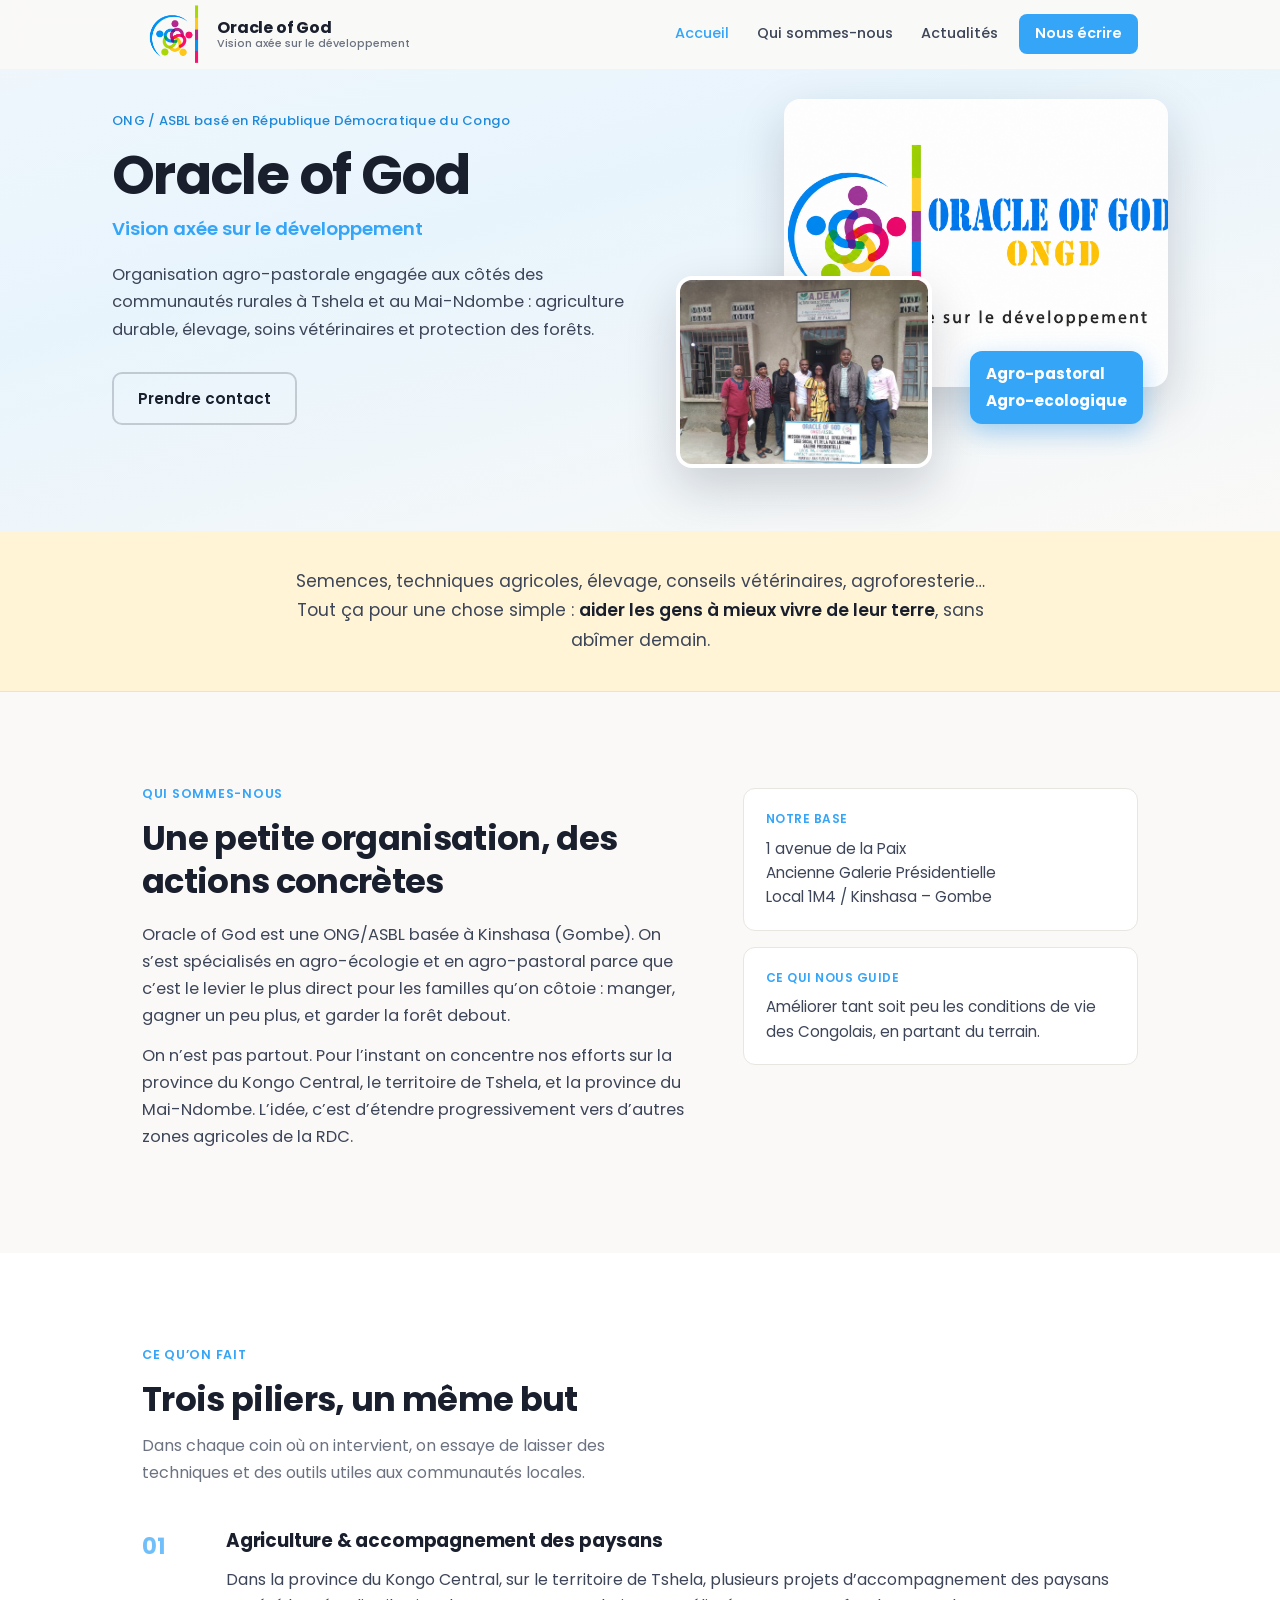
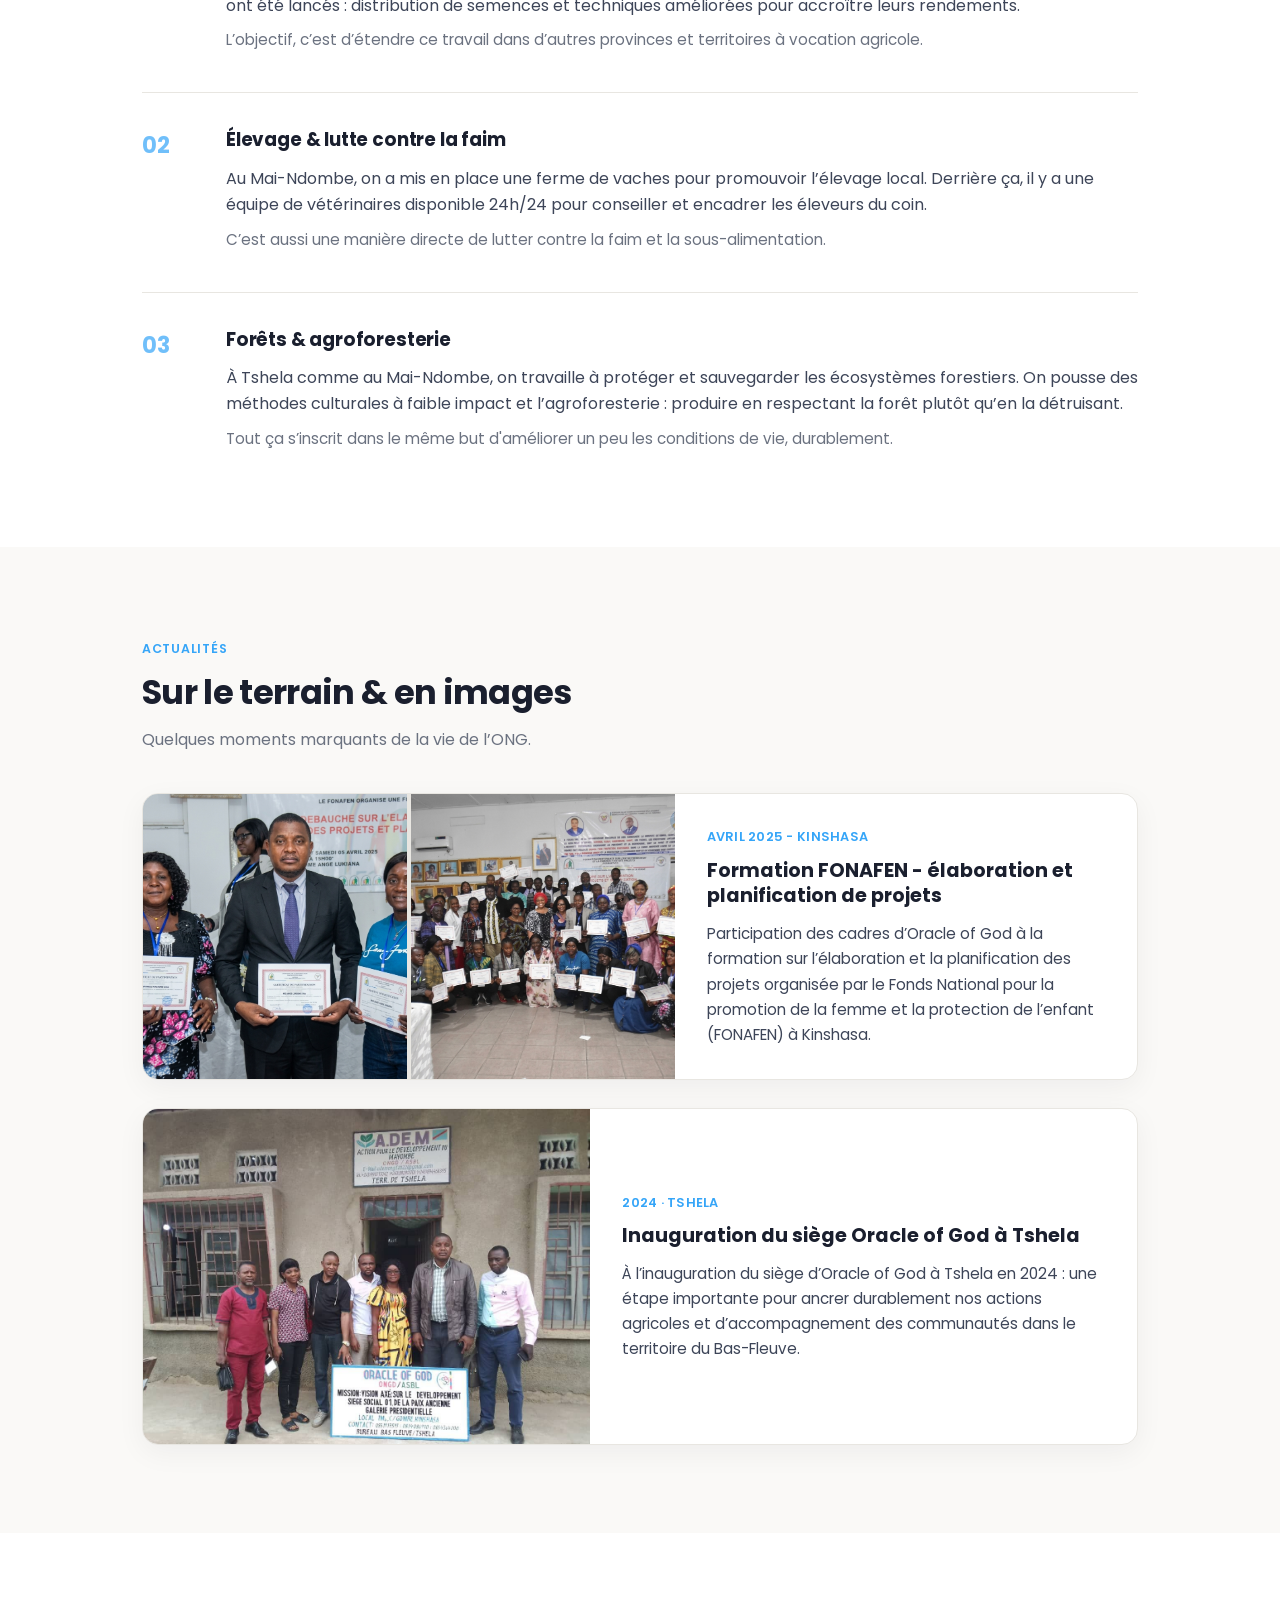
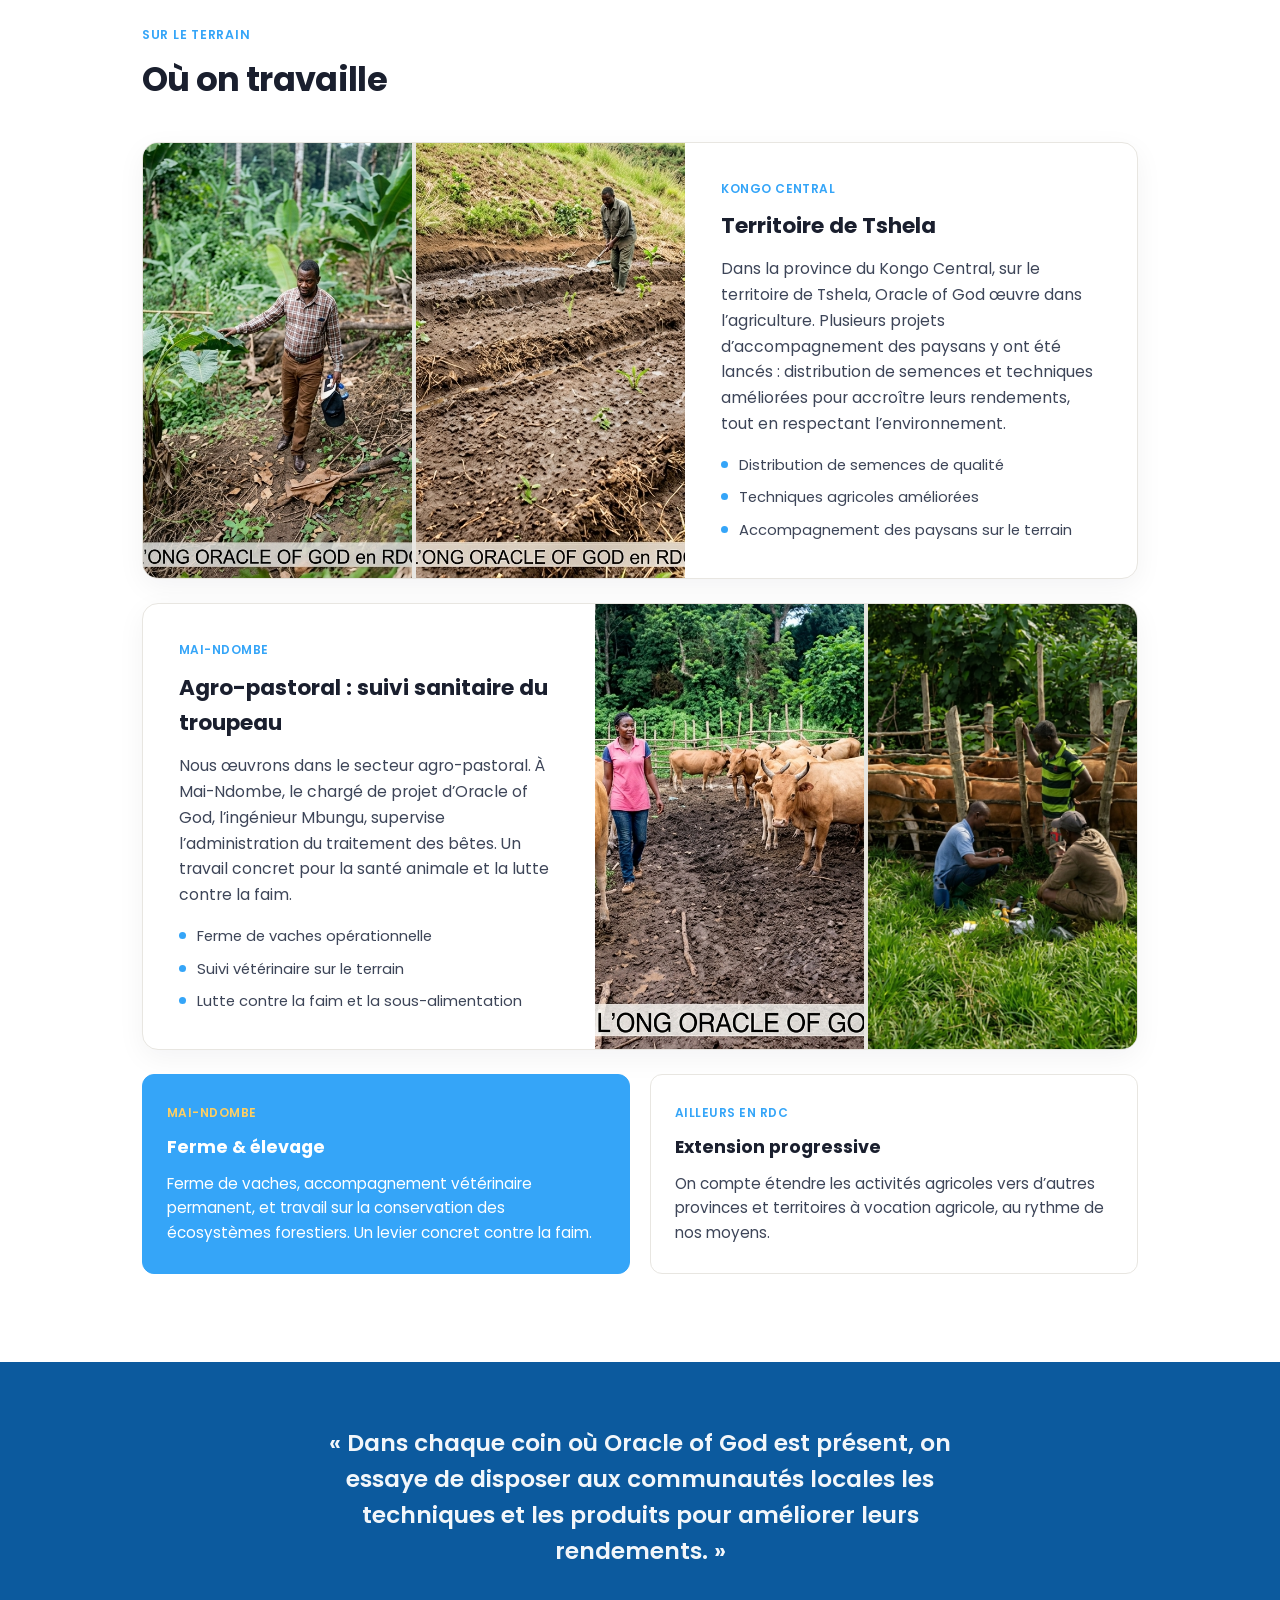
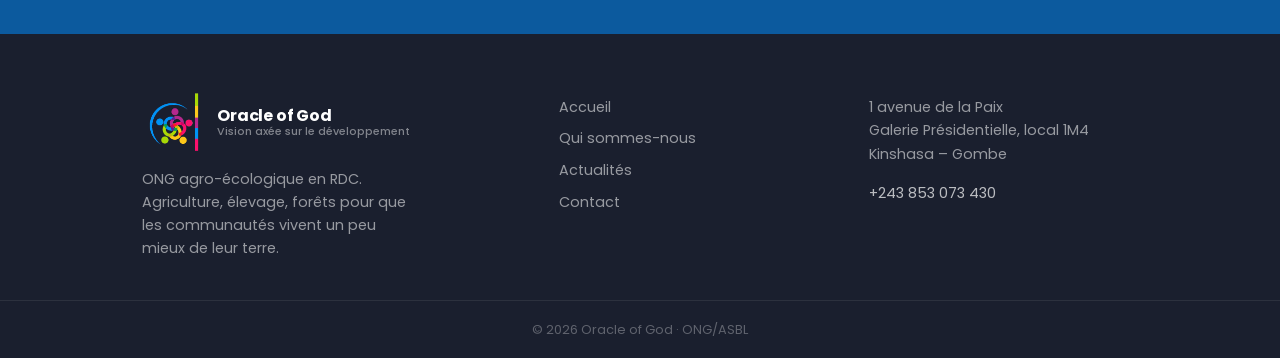
==== index.html @ 12722e78 "ajout des fichiers" ====
<!DOCTYPE html>
<html lang="fr">
<head>
  <meta charset="UTF-8" />
  <meta name="viewport" content="width=device-width, initial-scale=1.0" />
  <meta name="description" content="Oracle of God - ONG agro-écologique en RDC. On travaille avec les paysans à Tshela et au Mai-Ndombe pour l’agriculture, l’élevage et la protection des forêts." />
  <title>Oracle of God - Vision axée sur le développement</title>
  <link rel="icon" type="image/svg+xml" href="assets/favicon.svg" />
  <link rel="stylesheet" href="css/styles.css" />
  <link rel="preconnect" href="https://fonts.googleapis.com" />
  <link rel="preconnect" href="https://fonts.gstatic.com" crossorigin />
  <link href="https://fonts.googleapis.com/css2?family=Poppins:wght@400;500;600;700&display=swap" rel="stylesheet" />
</head>
<body>
  <div id="skeleton" class="skeleton-overlay">
    <div class="skeleton-content">
      <div class="skeleton-logo"></div>
      <div class="skeleton-line"></div>
      <div class="skeleton-line short"></div>
    </div>
  </div>

  <header class="header" id="header">
    <div class="container header-inner">
      <a href="index.html" class="logo" aria-label="Accueil Oracle of God">
        <img src="assets/logo.png" alt="Logo Oracle of God" class="logo-img" />
        <div class="logo-text">
          <strong>Oracle of God</strong>
          <small>Vision axée sur le développement</small>
        </div>
      </a>
      <nav class="nav" id="nav" aria-label="Navigation principale">
        <a href="index.html" class="nav-link active">Accueil</a>
        <a href="index.html#apropos" class="nav-link">Qui sommes-nous</a>
        <a href="index.html#actualites" class="nav-link">Actualités</a>
        <a href="contact.html" class="nav-link btn-nav">Nous écrire</a>
        <div class="nav-contact-mobile">
          <p class="nav-contact-label">Nous joindre</p>
          <p class="nav-contact-address">
            1 avenue de la Paix<br />
            Galerie Présidentielle, local 1M4<br />
            Kinshasa – Gombe
          </p>
          <p class="nav-contact-phones">
            <a href="tel:+243859175755">+243 853 073 430</a>
          </p>
        </div>
      </nav>
      <button class="menu-toggle" id="menuToggle" aria-label="Ouvrir le menu" aria-expanded="false" aria-controls="nav">
        <span></span><span></span><span></span>
      </button>
    </div>
  </header>

  <main>
    <!-- ===== HERO ===== -->
    <section id="accueil" class="hero hero--split">
      <div class="hero-split-grid">
        <div class="hero-split-text">
          <p class="hero-label">ONG / ASBL basé en République Démocratique du Congo</p>
          <h1>Oracle of God</h1>
          <p class="hero-slogan">Vision axée sur le développement</p>
          <p class="hero-desc">
            Organisation agro-pastorale engagée aux côtés des communautés rurales
            à Tshela et au Mai-Ndombe : agriculture durable, élevage, soins vétérinaires
            et protection des forêts.
          </p>
          <div class="hero-actions">
            <a href="contact.html" class="btn btn-outline-dark">Prendre contact</a>
          </div>
        </div>
        <div class="hero-split-visual">
          <div class="hero-photo-stack">
            <img src="assets/asset_11.png" alt="Élevage Oracle of God au Mai-Ndombe" class="hero-photo hero-photo--main" />
            <img src="assets/asset_1.jpg" alt="Inauguration siège Oracle of God à Tshela" class="hero-photo hero-photo--secondary" />
            <div class="hero-photo-badge">
              <span>Agro-pastoral</span>
              <span>Agro-ecologique</span>
            </div>
          </div>
        </div>
      </div>
    </section>

    <section class="intro-band">
      <div class="container intro-band-inner">
        <p>
          Semences, techniques agricoles, élevage, conseils vétérinaires,
          agroforesterie… Tout ça pour une chose simple :
          <strong>aider les gens à mieux vivre de leur terre</strong>,
          sans abîmer demain.
        </p>
      </div>
    </section>

    <section id="apropos" class="section about">
      <div class="container">
        <div class="about-layout">
          <div class="about-text">
            <span class="section-tag">Qui sommes-nous</span>
            <h2>Une petite organisation, des actions concrètes</h2>
            <p>
              Oracle of God est une ONG/ASBL basée à Kinshasa (Gombe).
              On s’est spécialisés en agro-écologie et en agro-pastoral parce que c’est
              le levier le plus direct pour les familles qu’on côtoie :
              manger, gagner un peu plus, et garder la forêt debout.
            </p>
            <p>
              On n’est pas partout. Pour l’instant on concentre nos efforts sur
              la province du Kongo Central, le territoire de Tshela, et la province
              du Mai-Ndombe. L’idée, c’est d’étendre progressivement
              vers d’autres zones agricoles de la RDC.
            </p>
          </div>
          <div class="about-side">
            <div class="about-note">
              <p class="about-note-label">Notre base</p>
              <p>1 avenue de la Paix<br />Ancienne Galerie Présidentielle<br />Local 1M4 / Kinshasa – Gombe</p>
            </div>
            <div class="about-note">
              <p class="about-note-label">Ce qui nous guide</p>
              <p>Améliorer tant soit peu les conditions de vie des Congolais, en partant du terrain.</p>
            </div>
          </div>
        </div>
      </div>
    </section>

    <section id="activites" class="section activities">
      <div class="container">
        <div class="section-header">
          <span class="section-tag">Ce qu’on fait</span>
          <h2>Trois piliers, un même but</h2>
          <p>
            Dans chaque coin où on intervient, on essaye de laisser
            des techniques et des outils utiles aux communautés locales.
          </p>
        </div>

        <div class="activity-list">
          <article class="activity-item">
            <div class="activity-num">01</div>
            <div class="activity-content">
              <h3>Agriculture &amp; accompagnement des paysans</h3>
              <p>
                Dans la province du Kongo Central, sur le territoire de Tshela,
                plusieurs projets d’accompagnement des paysans ont été lancés :
                distribution de semences et techniques améliorées pour
                accroître leurs rendements.
              </p>
              <p class="activity-extra">
                L’objectif, c’est d’étendre ce travail dans d’autres
                provinces et territoires à vocation agricole.
              </p>
            </div>
          </article>

          <article class="activity-item">
            <div class="activity-num">02</div>
            <div class="activity-content">
              <h3>Élevage &amp; lutte contre la faim</h3>
              <p>
                Au Mai-Ndombe, on a mis en place une ferme de vaches
                pour promouvoir l’élevage local. Derrière ça, il y a
                une équipe de vétérinaires disponible 24h/24 pour
                conseiller et encadrer les éleveurs du coin.
              </p>
              <p class="activity-extra">
                C’est aussi une manière directe de lutter contre
                la faim et la sous-alimentation.
              </p>
            </div>
          </article>

          <article class="activity-item">
            <div class="activity-num">03</div>
            <div class="activity-content">
              <h3>Forêts &amp; agroforesterie</h3>
              <p>
                À Tshela comme au Mai-Ndombe, on travaille à protéger
                et sauvegarder les écosystèmes forestiers.
                On pousse des méthodes culturales à faible impact
                et l’agroforesterie : produire en respectant la forêt
                plutôt qu’en la détruisant.
              </p>
              <p class="activity-extra">
                Tout ça s’inscrit dans le même but d'améliorer un peu
                les conditions de vie, durablement.
              </p>
            </div>
          </article>
        </div>
      </div>
    </section>

    <!-- ===== ACTUALITÉS ===== -->
    <section id="actualites" class="section actualites">
      <div class="container">
        <div class="section-header">
          <span class="section-tag">Actualités</span>
          <h2>Sur le terrain &amp; en images</h2>
          <p>Quelques moments marquants de la vie de l’ONG.</p>
        </div>

        <div class="news-feed">
          <!-- Actu 1 : FONAFEN -->
          <article class="news-card">
            <div class="news-card-gallery">
              <img src="assets/asset_9.jpg" alt="Cadres Oracle of God à la formation FONAFEN – certificats" loading="lazy" />
              <img src="assets/asset_10.jpg" alt="Photo de groupe formation FONAFEN Kinshasa Avril 2025" loading="lazy" />
            </div>
            <div class="news-card-body">
              <time class="news-date" datetime="2025-04">Avril 2025 - Kinshasa</time>
              <h3>Formation FONAFEN - élaboration et planification de projets</h3>
              <p>
                Participation des cadres d’Oracle of God à la formation sur
                l’élaboration et la planification des projets organisée par le
                Fonds National pour la promotion de la femme et la protection
                de l’enfant (FONAFEN) à Kinshasa.
              </p>
            </div>
          </article>

          <!-- Actu 2 : Inauguration Tshela -->
          <article class="news-card news-card--single">
            <div class="news-card-gallery news-card-gallery--single">
              <img src="assets/asset_1.jpg" alt="Inauguration du siège Oracle of God à Tshela, 2024" loading="lazy" />
            </div>
            <div class="news-card-body">
              <time class="news-date" datetime="2024">2024 · Tshela</time>
              <h3>Inauguration du siège Oracle of God à Tshela</h3>
              <p>
                À l’inauguration du siège d’Oracle of God à Tshela en 2024 :
                une étape importante pour ancrer durablement nos actions
                agricoles et d’accompagnement des communautés dans le
                territoire du Bas-Fleuve.
              </p>
            </div>
          </article>
        </div>
      </div>
    </section>

    <!-- ===== PROJETS / TERRAIN ===== -->
    <section id="projets" class="section projets">
      <div class="container">
        <div class="section-header">
          <span class="section-tag">Sur le terrain</span>
          <h2>Où on travaille</h2>
        </div>

        <!-- Tshela -->
        <article class="terrain-featured">
          <div class="terrain-featured-photos">
            <img src="assets/asset_5.jpg" alt="Accompagnement des paysans à Tshela – cultures et terrain" loading="lazy" />
            <img src="assets/asset_6.jpg" alt="Projet agricole Oracle of God dans le territoire de Tshela" loading="lazy" />
          </div>
          <div class="terrain-featured-body">
            <span class="terrain-place">Kongo Central</span>
            <h3>Territoire de Tshela</h3>
            <p>
              Dans la province du Kongo Central, sur le territoire de Tshela,
              Oracle of God œuvre dans l’agriculture. Plusieurs projets
              d’accompagnement des paysans y ont été lancés : distribution
              de semences et techniques améliorées pour accroître leurs
              rendements, tout en respectant l’environnement.
            </p>
            <ul class="terrain-list">
              <li>Distribution de semences de qualité</li>
              <li>Techniques agricoles améliorées</li>
              <li>Accompagnement des paysans sur le terrain</li>
            </ul>
          </div>
        </article>

        <!-- Mai-Ndombe -->
        <article class="terrain-featured terrain-featured--reverse">
          <div class="terrain-featured-photos">
            <img src="assets/asset_7.jpg" alt="Troupeau de la ferme Oracle of God au Mai-Ndombe" loading="lazy" />
            <img src="assets/asset_4.jpg" alt="Ingénieur Mbungu supervise le traitement des bêtes" loading="lazy" />
          </div>
          <div class="terrain-featured-body">
            <span class="terrain-place">Mai-Ndombe</span>
            <h3>Agro-pastoral : suivi sanitaire du troupeau</h3>
            <p>
              Nous œuvrons dans le secteur agro-pastoral. À Mai-Ndombe,
              le chargé de projet d’Oracle of God, l’ingénieur Mbungu,
              supervise l’administration du traitement des bêtes.
              Un travail concret pour la santé animale et la lutte
              contre la faim.
            </p>
            <ul class="terrain-list">
              <li>Ferme de vaches opérationnelle</li>
              <li>Suivi vétérinaire sur le terrain</li>
              <li>Lutte contre la faim et la sous-alimentation</li>
            </ul>
          </div>
        </article>

        <div class="terrain-grid">
          <div class="terrain-card terrain-card--highlight">
            <span class="terrain-place">Mai-Ndombe</span>
            <h3>Ferme &amp; élevage</h3>
            <p style="color: white;">
              Ferme de vaches, accompagnement vétérinaire permanent,
              et travail sur la conservation des écosystèmes forestiers.
              Un levier concret contre la faim.
            </p>
          </div>
          <div class="terrain-card">
            <span class="terrain-place">Ailleurs en RDC</span>
            <h3>Extension progressive</h3>
            <p>
              On compte étendre les activités agricoles
              vers d’autres provinces et territoires
              à vocation agricole, au rythme de nos moyens.
            </p>
          </div>
        </div>
      </div>
    </section>

    <section class="quote-section">
      <div class="container">
        <blockquote>
          « Dans chaque coin où Oracle of God est présent,
          on essaye de disposer aux communautés locales
          les techniques et les produits pour améliorer leurs rendements. »
        </blockquote>
      </div>
    </section>
  </main>

  <button class="btn-top" id="btn-top" aria-label="Retour en haut">
  <svg viewBox="0 0 24 24" fill="none" stroke="currentColor" stroke-width="2">
    <polyline points="18 15 12 9 6 15"/>
  </svg>
</button>

  <footer class="footer">
    <div class="container footer-inner">
      <div class="footer-brand">
        <div class="logo">
          <img src="assets/logo.png" alt="Logo Oracle of God" class="logo-img" />
          <div class="logo-text">
            <strong>Oracle of God</strong>
            <small>Vision axée sur le développement</small>
          </div>
        </div>
        <p>
          ONG agro-écologique en RDC.
          Agriculture, élevage, forêts pour que les communautés
          vivent un peu mieux de leur terre.
        </p>
      </div>
      <nav class="footer-nav" aria-label="Navigation pied de page">
        <a href="index.html">Accueil</a>
        <a href="index.html#apropos">Qui sommes-nous</a>
        <a href="index.html#actualites">Actualités</a>
        <a href="contact.html">Contact</a>
      </nav>
      <div class="footer-address">
        <p>
          1 avenue de la Paix<br />
          Galerie Présidentielle, local 1M4<br />
          Kinshasa – Gombe
        </p>
        <p class="footer-phone">
          <a href="tel:+243859175755">+243 853 073 430</a><br />
        </p>
      </div>
    </div>
    <div class="footer-bottom">
      <div class="container">
        <p>© 2026 Oracle of God · ONG/ASBL</p>
      </div>
    </div>
  </footer>

  <script src="js/script.js"></script>
</body>
</html>
---- css/styles.css ----
/* ===== Variables ===== */
:root {
  --blue: #35a5f8;
  --blue-dark: #1e8ad9;
  --blue-deep: #0c5a9e;
  --yellow: #fecf62;
  --yellow-soft: #fff4d6;
  --ink: #1a1f2e;
  --ink-soft: #3d4558;
  --muted: #6b7280;
  --paper: #faf9f7;
  --white: #ffffff;
  --line: #e8e6e1;
  --radius: 12px;
  --ease: 0.25s ease;
}

*, *::before, *::after {
  box-sizing: border-box;
  margin: 0;
  padding: 0;
}

html {
  scroll-behavior: smooth;
  scroll-padding-top: 72px;
  -webkit-text-size-adjust: 100%;
}

body {
  font-family: 'Poppins', system-ui, -apple-system, sans-serif;
  color: var(--ink);
  background: var(--white);
  line-height: 1.65;
  font-size: 1rem;
  overflow-x: hidden;
  width: 100%;
}

p {
  text-align: left;
  line-height: 1.65;
}

a {
  text-decoration: none;
  color: inherit;
  touch-action: manipulation;
}

ul {
  list-style: none;
}

img, iframe {
  max-width: 100%;
  height: auto;
  display: block;
}

.container {
  width: 100%;
  max-width: 1040px;
  margin: 0 auto;
  padding: 0 22px;
}

/* ===== Logo ===== */
.logo {
  display: flex;
  align-items: center;
  gap: 11px;
}

.logo-img {
  width: clamp(48px, 5vw, 68px);
  height: clamp(48px, 5vw, 68px);
  object-fit: contain;
  flex-shrink: 0;
}

.logo-text {
  display: flex;
  flex-direction: column;
  justify-content: center;
}

.logo-text strong {
  font-size: 1rem;
  font-weight: 700;
  line-height: 1.2;
  letter-spacing: -0.01em;
}

.logo-text small {
  font-size: 0.68rem;
  color: var(--muted);
  font-weight: 500;
  line-height: 1.2;
}

.footer-brand .logo-text strong {
  color: var(--white);
}

.footer-brand .logo-text small {
  color: rgba(255, 255, 255, 0.45);
}

/* ===== Skeleton ===== */
.skeleton-overlay {
  position: fixed;
  inset: 0;
  background: var(--paper);
  z-index: 9999;
  display: flex;
  align-items: center;
  justify-content: center;
  transition: opacity 0.45s ease, visibility 0.45s ease;
}

.skeleton-overlay.hidden {
  opacity: 0;
  visibility: hidden;
  pointer-events: none;
}

.skeleton-content {
  display: flex;
  flex-direction: column;
  align-items: center;
  gap: 14px;
  width: 200px;
}

.skeleton-logo {
  width: 48px;
  height: 48px;
  border-radius: 10px;
  background: linear-gradient(90deg, #e5e2db 25%, #f0ede6 50%, #e5e2db 75%);
  background-size: 200% 100%;
  animation: shimmer 1.4s infinite;
}

.skeleton-line {
  height: 10px;
  width: 100%;
  border-radius: 6px;
  background: linear-gradient(90deg, #e5e2db 25%, #f0ede6 50%, #e5e2db 75%);
  background-size: 200% 100%;
  animation: shimmer 1.4s infinite;
}

.skeleton-line.short {
  width: 55%;
}

@keyframes shimmer {
  0% { background-position: 200% 0; }
  100% { background-position: -200% 0; }
}

/* ===== Header ===== */
.header {
  position: fixed;
  top: 0;
  left: 0;
  right: 0;
  z-index: 100;
  background: rgba(250, 249, 247, 0.94);
  backdrop-filter: blur(12px);
  -webkit-backdrop-filter: blur(12px);
  border-bottom: 1px solid transparent;
  transition: var(--ease);
}

.header.scrolled {
  border-bottom-color: var(--line);
}

.header-inner {
  display: flex;
  align-items: center;
  justify-content: space-between;
  min-height: 68px;
}

.logo-mark {
  display: flex;
  align-items: center;
  justify-content: center;
  width: 38px;
  height: 38px;
  background: var(--blue);
  color: white;
  font-size: 0.75rem;
  font-weight: 700;
  letter-spacing: 0.02em;
  border-radius: 9px;
  flex-shrink: 0;
}

.nav {
  display: flex;
  align-items: center;
  gap: 2px;
}

.nav-link {
  padding: 7px 13px;
  font-size: 0.9rem;
  font-weight: 500;
  color: var(--ink-soft);
  border-radius: 7px;
  transition: var(--ease);
}

.nav-link:hover,
.nav-link.active {
  color: var(--blue);
}

.btn-nav {
  background: var(--blue);
  color: white !important;
  padding: 8px 16px !important;
  border-radius: 8px;
  font-weight: 600 !important;
  margin-left: 6px;
}

.btn-nav:hover,
.btn-nav.active {
  background: var(--blue-dark);
}

.menu-toggle {
  display: none;
  flex-direction: column;
  justify-content: center;
  align-items: center;
  gap: 5px;
  background: none;
  border: none;
  cursor: pointer;
  padding: 8px;
  touch-action: manipulation;
}

.menu-toggle span {
  display: block;
  width: 22px;
  height: 2px;
  background: var(--ink);
  border-radius: 2px;
  transition: var(--ease);
}

/* ===== Buttons ===== */
.btn {
  display: inline-flex;
  align-items: center;
  justify-content: center;
  padding: 12px 24px;
  font-size: 0.95rem;
  font-weight: 600;
  border-radius: 9px;
  border: none;
  cursor: pointer;
  transition: var(--ease);
  font-family: inherit;
  text-align: center;
  touch-action: manipulation;
}

.btn-primary {
  background: var(--blue);
  color: white;
}

.btn-primary:hover {
  background: var(--blue-dark);
}

.btn-outline {
  background: transparent;
  color: white;
  border: 1.5px solid rgba(255, 255, 255, 0.55);
}

.btn-outline:hover {
  background: rgba(255, 255, 255, 0.1);
  border-color: white;
}

.btn-full {
  width: 100%;
}

/* ===== Hero ===== */
.hero--split {
  position: relative;
  min-height: auto;
  padding: clamp(90px, 11vh, 130px) 0 clamp(48px, 7vh, 80px);
  background: linear-gradient(165deg, #f0f7fd 0%, #e8f4fc 40%, #faf9f7 100%);
  overflow: hidden;
}

.hero-split-grid {
  max-width: 1100px;
  margin: 0 auto;
  padding: 0 22px;
  display: grid;
  grid-template-columns: 1.05fr 1fr;
  gap: clamp(24px, 4vw, 48px);
  align-items: center;
}

.hero-split-text {
  color: var(--ink);
}

.hero-split-text .hero-label {
  font-size: 0.82rem;
  font-weight: 500;
  color: var(--blue-dark);
  margin-bottom: 14px;
  letter-spacing: 0.02em;
}

.hero-split-text h1 {
  font-size: clamp(2rem, 4.5vw, 3.4rem);
  font-weight: 700;
  line-height: 1.12;
  letter-spacing: -0.03em;
  margin-bottom: 8px;
  color: var(--ink);
}

.hero-split-text .hero-slogan {
  font-size: clamp(0.95rem, 2vw, 1.15rem);
  font-weight: 600;
  color: var(--blue);
  margin-bottom: 16px;
}

.hero-split-text .hero-desc {
  font-size: clamp(0.95rem, 1.5vw, 1.02rem);
  color: var(--ink-soft);
  line-height: 1.7;
  margin-bottom: 28px;
}

.hero-actions {
  display: flex;
  flex-wrap: wrap;
  gap: 12px;
  margin-bottom: 32px;
}

.btn-outline-dark {
  background: transparent;
  color: var(--ink);
  border: 2px solid rgba(26, 31, 46, 0.2);
  padding: 12px 24px;
  border-radius: 10px;
  font-weight: 600;
  font-size: 0.95rem;
  transition: var(--ease);
  display: inline-flex;
  align-items: center;
  justify-content: center;
}

.btn-outline-dark:hover {
  border-color: var(--blue);
  color: var(--blue);
  background: rgba(53, 165, 248, 0.06);
}

.hero-meta {
  display: flex;
  gap: 28px;
  flex-wrap: wrap;
  padding-top: 16px;
  border-top: 1px solid rgba(53, 165, 248, 0.2);
}

.hero-meta-item {
  display: flex;
  flex-direction: column;
  gap: 2px;
}

.hero-meta-item strong {
  font-size: 0.95rem;
  color: var(--ink);
  font-weight: 700;
}

.hero-meta-item span {
  font-size: 0.82rem;
  color: var(--muted);
}

.hero-split-visual {
  position: relative;
  width: 100%;
}

.hero-photo-stack {
  position: relative;
  width: 100%;
  aspect-ratio: 4/3;
  max-height: 420px;
}

.hero-photo {
  border-radius: 16px;
  object-fit: cover;
  box-shadow: 0 20px 50px rgba(15, 23, 42, 0.18);
  background: #dbeafe;
}

.hero-photo--main {
  position: absolute;
  top: 0;
  right: 0;
  width: 78%;
  height: 78%;
  z-index: 2;
}

.hero-photo--secondary {
  position: absolute;
  bottom: 0;
  left: 0;
  width: 52%;
  height: 52%;
  z-index: 3;
  border: 4px solid var(--white);
}

.hero-photo-badge {
  position: absolute;
  bottom: 12%;
  right: 5%;
  z-index: 4;
  background: var(--blue);
  color: white;
  padding: 10px 16px;
  border-radius: 12px;
  box-shadow: 0 8px 24px rgba(53, 165, 248, 0.4);
  display: flex;
  flex-direction: column;
  gap: 2px;
}

.hero-photo-badge span {
  font-weight: 700;
  font-size: clamp(0.85rem, 1.2vw, 0.95rem);
}

.hero-photo-badge small {
  font-size: 0.75rem;
  opacity: 0.85;
}

/* ===== Intro band ===== */
.intro-band {
  background: var(--yellow-soft);
  padding: clamp(24px, 4vw, 36px) 0;
  border-bottom: 1px solid #f0e4b8;
}

.intro-band-inner p {
  font-size: clamp(0.95rem, 1.5vw, 1.08rem);
  color: var(--ink-soft);
  max-width: 700px;
  margin: 0 auto;
  text-align: center;
  line-height: 1.7;
}

.intro-band-inner strong {
  color: var(--ink);
  font-weight: 600;
}

/* ===== Sections ===== */
.section {
  padding: clamp(48px, 8vw, 88px) 0;
}

.section-tag {
  display: inline-block;
  font-size: 0.78rem;
  font-weight: 600;
  color: var(--blue);
  text-transform: uppercase;
  letter-spacing: 0.06em;
  margin-bottom: 12px;
}

.section-header {
  margin-bottom: 40px;
  max-width: 520px;
}

.section-header h2 {
  font-size: clamp(1.5rem, 3.5vw, 2.1rem);
  font-weight: 700;
  letter-spacing: -0.02em;
  margin-bottom: 12px;
  line-height: 1.3;
}

.section-header p {
  color: var(--muted);
  font-size: 1rem;
}

/* ===== About ===== */
.about {
  background: var(--paper);
}

.about-layout {
  display: grid;
  grid-template-columns: 1.4fr 1fr;
  gap: clamp(24px, 4vw, 48px);
  align-items: start;
}

.about-text h2 {
  font-size: clamp(1.5rem, 3.5vw, 2.1rem);
  font-weight: 700;
  letter-spacing: -0.02em;
  margin-bottom: 18px;
  line-height: 1.3;
}

.about-text p {
  color: var(--ink-soft);
  margin-bottom: 14px;
  font-size: 1.02rem;
}

.about-side {
  display: flex;
  flex-direction: column;
  gap: 16px;
  padding-top: 8px;
}

.about-note {
  background: white;
  border: 1px solid var(--line);
  border-radius: var(--radius);
  padding: 20px 22px;
}

.about-note-label {
  font-size: 0.75rem;
  font-weight: 600;
  color: var(--blue);
  text-transform: uppercase;
  letter-spacing: 0.04em;
  margin-bottom: 8px;
}

.about-note p:last-child {
  font-size: 0.95rem;
  color: var(--ink-soft);
  line-height: 1.6;
}

/* ===== Activities ===== */
.activity-list {
  display: flex;
  flex-direction: column;
}

.activity-item {
  display: grid;
  grid-template-columns: 64px 1fr;
  gap: 20px;
  padding: 32px 0;
  border-bottom: 1px solid var(--line);
}

.activity-item:first-child {
  padding-top: 0;
}

.activity-item:last-child {
  border-bottom: none;
  padding-bottom: 0;
}

.activity-num {
  font-size: 1.4rem;
  font-weight: 700;
  color: var(--blue);
  opacity: 0.7;
  padding-top: 2px;
}

.activity-content h3 {
  font-size: 1.15rem;
  font-weight: 700;
  margin-bottom: 10px;
  letter-spacing: -0.01em;
}

.activity-content p {
  color: var(--ink-soft);
  font-size: 1rem;
  margin-bottom: 8px;
}

.activity-extra {
  color: var(--muted) !important;
  font-size: 0.95rem !important;
}

/* ===== Actualités ===== */
.actualites {
  background: var(--paper);
}

.news-feed {
  display: flex;
  flex-direction: column;
  gap: 28px;
}

.news-card {
  display: grid;
  grid-template-columns: 1.15fr 1fr;
  background: var(--white);
  border-radius: 16px;
  overflow: hidden;
  border: 1px solid var(--line);
  box-shadow: 0 8px 28px rgba(15, 23, 42, 0.05);
  transition: var(--ease);
}

.news-card:hover {
  box-shadow: 0 14px 40px rgba(53, 165, 248, 0.12);
  transform: translateY(-3px);
}

.news-card--single {
  grid-template-columns: 0.9fr 1.1fr;
}

.news-card-gallery {
  display: grid;
  grid-template-columns: 1fr 1fr;
  gap: 4px;
  min-height: 240px;
  background: #e8e6e1;
}

.news-card-gallery--single {
  grid-template-columns: 1fr;
}

.news-card-gallery img {
  width: 100%;
  height: 100%;
  min-height: 240px;
  object-fit: cover;
}

.news-card-body {
  padding: clamp(20px, 3vw, 32px);
  display: flex;
  flex-direction: column;
  justify-content: center;
}

.news-date {
  display: inline-block;
  font-size: 0.8rem;
  font-weight: 600;
  color: var(--blue);
  margin-bottom: 10px;
  letter-spacing: 0.02em;
  text-transform: uppercase;
}

.news-card-body h3 {
  font-size: 1.2rem;
  font-weight: 700;
  margin-bottom: 12px;
  line-height: 1.35;
  color: var(--ink);
}

.news-card-body p {
  color: var(--ink-soft);
  font-size: 0.95rem;
  line-height: 1.65;
}

/* ===== Terrain / Projets ===== */
.projets {
  background: var(--white);
}

.terrain-featured {
  display: grid;
  grid-template-columns: 1.2fr 1fr;
  background: white;
  border: 1px solid var(--line);
  border-radius: 16px;
  overflow: hidden;
  margin-bottom: 24px;
  box-shadow: 0 8px 28px rgba(15, 23, 42, 0.05);
}

.terrain-featured--reverse {
  grid-template-columns: 1fr 1.2fr;
}

.terrain-featured--reverse .terrain-featured-photos {
  order: 2;
}

.terrain-featured--reverse .terrain-featured-body {
  order: 1;
}

.terrain-featured-photos {
  display: grid;
  grid-template-columns: 1fr 1fr;
  gap: 4px;
  min-height: 260px;
  background: #e8e6e1;
}

.terrain-featured-photos img {
  width: 100%;
  height: 100%;
  min-height: 260px;
  object-fit: cover;
}

.terrain-featured-body {
  padding: clamp(24px, 3.5vw, 36px);
  display: flex;
  flex-direction: column;
  justify-content: center;
}

.terrain-featured-body h3 {
  font-size: 1.35rem;
  font-weight: 700;
  margin-bottom: 12px;
  color: var(--ink);
}

.terrain-featured-body p {
  color: var(--ink-soft);
  font-size: 0.98rem;
  line-height: 1.65;
  margin-bottom: 16px;
}

.terrain-list {
  display: flex;
  flex-direction: column;
  gap: 8px;
}

.terrain-list li {
  position: relative;
  padding-left: 18px;
  font-size: 0.92rem;
  color: var(--ink-soft);
}

.terrain-list li::before {
  content: '';
  position: absolute;
  left: 0;
  top: 8px;
  width: 7px;
  height: 7px;
  border-radius: 50%;
  background: var(--blue);
}

.terrain-grid {
  display: grid;
  grid-template-columns: repeat(auto-fit, minmax(min(100%, 280px), 1fr));
  gap: 20px;
  margin-top: 8px;
}

.terrain-card {
  background: white;
  border: 1px solid var(--line);
  border-radius: var(--radius);
  padding: 28px 24px;
}

.terrain-card--highlight {
  background: var(--blue);
  border-color: var(--blue);
  color: white;
}

.terrain-card--highlight .terrain-place {
  color: var(--yellow);
}

.terrain-card--highlight p {
  color: rgba(255, 255, 255, 0.9);
}

.terrain-place {
  display: block;
  font-size: 0.75rem;
  font-weight: 600;
  color: var(--blue);
  text-transform: uppercase;
  letter-spacing: 0.04em;
  margin-bottom: 10px;
}

.terrain-card h3 {
  font-size: 1.1rem;
  font-weight: 700;
  margin-bottom: 10px;
}

.terrain-card p {
  color: var(--ink-soft);
  font-size: 0.95rem;
  line-height: 1.6;
}

/* Menu mobile contact */
.nav-contact-mobile {
  display: none;
}

.footer-phone {
  margin-top: 14px;
}

.footer-phone a {
  color: rgba(255, 255, 255, 0.7);
  font-size: 0.9rem;
  transition: var(--ease);
  display: inline-block;
  line-height: 1.7;
}

.footer-phone a:hover {
  color: var(--yellow);
}

/* ===== Quote ===== */
.quote-section {
  padding: clamp(48px, 6vw, 64px) 0;
  background: var(--blue-deep);
}

.quote-section blockquote {
  font-size: clamp(1.1rem, 2.5vw, 1.45rem);
  font-weight: 600;
  color: white;
  line-height: 1.55;
  max-width: 680px;
  margin: 0 auto;
  text-align: center;
  opacity: 0.95;
}

/* ===== CTA band ===== */
.cta-band {
  padding: 48px 0;
  background: var(--paper);
  border-top: 1px solid var(--line);
}

.cta-band-inner {
  display: flex;
  align-items: center;
  justify-content: space-between;
  gap: 24px;
  flex-wrap: wrap;
}

.cta-band-inner h2 {
  font-size: 1.35rem;
  font-weight: 700;
  margin-bottom: 4px;
}

.cta-band-inner p {
  color: var(--muted);
  font-size: 0.95rem;
}

/* ===== Contact PAGE ===== */
.contact-page {
  padding: clamp(90px, 10vw, 120px) 0 80px;
  background: var(--paper);
  min-height: 80vh;
}

.contact-page-header {
  margin-bottom: 40px;
  max-width: 520px;
}

.contact-page-header h1 {
  font-size: clamp(1.8rem, 4vw, 2.4rem);
  font-weight: 700;
  letter-spacing: -0.02em;
  margin-bottom: 10px;
}

.contact-page-header p {
  color: var(--ink-soft);
  font-size: 1.05rem;
}

.contact-page-grid {
  display: grid;
  grid-template-columns: 1.15fr 1fr;
  gap: 32px;
  align-items: start;
}

.contact-form-wrap {
  background: white;
  border: 1px solid var(--line);
  border-radius: var(--radius);
  padding: clamp(18px, 3vw, 28px);
}

.contact-form--page .form-row {
  display: grid;
  grid-template-columns: repeat(2, 1fr);
  gap: 14px;
}

.contact-form--page .form-row--3 {
  grid-template-columns: repeat(3, 1fr);
}

.form-group {
  margin-bottom: 14px;
}

.form-group label {
  display: block;
  font-size: 0.85rem;
  font-weight: 600;
  margin-bottom: 6px;
  color: var(--ink-soft);
}

.form-group .req {
  color: #dc2626;
}

.form-group .opt {
  font-weight: 400;
  color: var(--muted);
  font-size: 0.8rem;
}

.form-group input,
.form-group textarea {
  width: 100%;
  padding: 11px 14px;
  border: 1.5px solid var(--line);
  border-radius: 8px;
  font-family: inherit;
  font-size: 0.95rem;
  background: white;
  color: var(--ink);
  transition: var(--ease);
}

.form-group input:focus,
.form-group textarea:focus {
  outline: none;
  border-color: var(--blue);
  box-shadow: 0 0 0 3px rgba(53, 165, 248, 0.12);
}

.form-group textarea {
  resize: vertical;
  min-height: 130px;
}

.form-success {
  margin-top: 14px;
  padding: 12px 14px;
  background: #ecfdf5;
  color: #047857;
  border-radius: 8px;
  font-size: 0.9rem;
  text-align: center;
}

.contact-aside {
  display: flex;
  flex-direction: column;
  gap: 20px;
}

.contact-info-card {
  background: white;
  border: 1px solid var(--line);
  border-radius: var(--radius);
  padding: 26px 24px;
  display: flex;
  flex-direction: column;
  gap: 22px;
}

.contact-info-block h3 {
  font-size: 0.78rem;
  font-weight: 600;
  color: var(--blue);
  text-transform: uppercase;
  letter-spacing: 0.05em;
  margin-bottom: 6px;
}

.contact-info-block p {
  color: var(--ink-soft);
  font-size: 0.95rem;
  line-height: 1.6;
}

.contact-info-block a {
  color: var(--blue);
  font-weight: 500;
}

.contact-info-block a:hover {
  text-decoration: underline;
}

.hours-list {
  display: flex;
  flex-direction: column;
  gap: 8px;
}

.hours-list li {
  display: flex;
  justify-content: space-between;
  gap: 12px;
  font-size: 0.92rem;
  color: var(--ink-soft);
}

.hours-list li span:last-child {
  font-weight: 500;
  color: var(--ink);
  white-space: nowrap;
}

.contact-map {
  border-radius: var(--radius);
  overflow: hidden;
  border: 1px solid var(--line);
  height: 260px;
  background: #e5e7eb;
}

.contact-map iframe {
  display: block;
  width: 100%;
  height: 100%;
  border: 0;
}

/* ===== Footer ===== */
.footer {
  background: var(--ink);
  color: white;
  padding-top: 56px;
}

.footer-inner {
  display: grid;
  grid-template-columns: 1.4fr 1fr 1fr;
  gap: 40px;
  padding-bottom: 40px;
}

.footer-brand .logo {
  margin-bottom: 14px;
}

.footer-brand p {
  color: rgba(255, 255, 255, 0.55);
  font-size: 0.9rem;
  line-height: 1.6;
  max-width: 280px;
}

.footer-nav {
  display: flex;
  flex-direction: column;
  gap: 8px;
  padding-top: 6px;
}

.footer-nav a {
  color: rgba(255, 255, 255, 0.55);
  font-size: 0.9rem;
  transition: var(--ease);
}

.footer-nav a:hover {
  color: var(--yellow);
}

.footer-address {
  padding-top: 6px;
}

.footer-address p {
  color: rgba(255, 255, 255, 0.55);
  font-size: 0.9rem;
  line-height: 1.65;
}

.footer-bottom {
  border-top: 1px solid rgba(255, 255, 255, 0.08);
  padding: 18px 0;
}

.footer-bottom p {
  text-align: center;
  font-size: 0.8rem;
  color: rgba(255, 255, 255, 0.3);
}

.btn-top {
  position: fixed; bottom: 2rem; right: 2rem;
  width: 44px; height: 44px;
  background: var(--blue-dark); color: var(--white);
  border: none; border-radius: 50%;
  display: flex; align-items: center; justify-content: center;
  cursor: pointer; z-index: 999;
  opacity: 0; pointer-events: none;
  transition: all 0.3s;
  box-shadow: 0 4px 16px rgba(181, 12, 32, 0.3);

}
.btn-top.visible {
  opacity: 1; pointer-events: auto;
}
.btn-top:hover {
  background: var(--yellow);
  transform: translateY(-3px);
}
.btn-top svg { width: 20px; height: 20px; }

/* ==========================================================================
   MEDIA QUERIES (RESPONSIVE ADAPTATIF)
   ========================================================================== */

/* Écrans Larges & Ultra-Wide (>= 1600px) */
@media (min-width: 1600px) {
  .container {
    max-width: 1280px;
  }

  .hero-split-grid {
    max-width: 1280px;
  }

  .hero-photo-stack {
    max-height: 500px;
  }
}

/* Tablettes et Écrans Moyens (<= 960px) */
@media (max-width: 960px) {
  .about-layout,
  .contact-page-grid {
    grid-template-columns: 1fr;
  }

  .footer-inner {
    grid-template-columns: 1fr;
    gap: 28px;
  }

  .contact-form--page .form-row--3 {
    grid-template-columns: 1fr;
  }

  .contact-map {
    height: 240px;
  }

  .hero-split-grid {
    grid-template-columns: 1fr;
    gap: 36px;
  }

  .hero-split-visual {
    max-width: 520px;
    margin: 0 auto;
  }

  .news-card,
  .news-card--single {
    grid-template-columns: 1fr;
  }

  .news-card-gallery img {
    min-height: 200px;
  }

  .terrain-featured,
  .terrain-featured--reverse {
    grid-template-columns: 1fr;
  }

  .terrain-featured--reverse .terrain-featured-photos,
  .terrain-featured--reverse .terrain-featured-body {
    order: unset;
  }

  .terrain-featured-photos img {
    min-height: 200px;
  }
}

/* Smartphones et Périphériques Mobiles (<= 720px) */
@media (max-width: 720px) {
  .nav {
    position: fixed;
    top: 68px;
    left: 0;
    right: 0;
    background: var(--paper);
    flex-direction: column;
    padding: 16px 20px 24px;
    gap: 2px;
    border-bottom: 1px solid var(--line);
    transform: translateY(-110%);
    opacity: 0;
    visibility: hidden;
    transition: var(--ease);
  }

  .nav.open {
    transform: translateY(0);
    opacity: 1;
    visibility: visible;
    max-height: calc(100vh - 68px);
    overflow-y: auto;
  }

  .nav-link {
    width: 100%;
    text-align: center;
    padding: 12px;
  }

  .btn-nav {
    margin: 8px 0 0;
  }

  .nav-contact-mobile {
    display: block;
    margin-top: 20px;
    padding-top: 18px;
    border-top: 1px solid var(--line);
    text-align: center;
  }

  .nav-contact-label {
    font-size: 0.75rem;
    font-weight: 700;
    text-transform: uppercase;
    letter-spacing: 0.06em;
    color: var(--blue);
    margin-bottom: 10px;
    text-align: center;
  }

  .nav-contact-address {
    font-size: 0.88rem;
    color: var(--ink-soft);
    line-height: 1.55;
    margin-bottom: 12px;
    text-align: center;
  }

  .nav-contact-phones {
    display: flex;
    flex-direction: column;
    gap: 6px;
    align-items: center;
  }

  .nav-contact-phones a {
    font-size: 0.95rem;
    font-weight: 600;
    color: var(--ink);
    padding: 6px 12px;
    border-radius: 8px;
    transition: var(--ease);
  }

  .nav-contact-phones a:hover {
    color: var(--blue);
    background: rgba(53, 165, 248, 0.08);
  }

  .menu-toggle {
    display: flex;
  }

  .menu-toggle.active span:nth-child(1) {
    transform: translateY(7px) rotate(45deg);
  }

  .menu-toggle.active span:nth-child(2) {
    opacity: 0;
  }

  .menu-toggle.active span:nth-child(3) {
    transform: translateY(-7px) rotate(-45deg);
  }

  .hero-actions {
    flex-direction: column;
    width: 100%;
  }

  .hero-actions .btn {
    width: 100%;
  }

  .activity-item {
    grid-template-columns: 32px 1fr;
    gap: 12px;
  }

  .contact-form--page .form-row {
    grid-template-columns: 1fr;
  }

  .logo-text small {
    display: none;
  }

  .cta-band-inner {
    flex-direction: column;
    align-items: flex-start;
  }

  .cta-band-inner .btn {
    width: 100%;
  }
}

/* Très petits écrans & Smartphones pliables (<= 480px) */
@media (max-width: 480px) {
  .container {
    padding: 0 16px;
  }

  .news-card-gallery,
  .terrain-featured-photos {
    grid-template-columns: 1fr;
  }

  .hero-photo-stack {
    aspect-ratio: 1 / 1;
  }

  .hero-photo--main {
    width: 85%;
    height: 85%;
  }

  .hero-photo--secondary {
    width: 55%;
    height: 55%;
  }

  .hero-photo-badge {
    padding: 8px 12px;
    bottom: 5%;
    right: 2%;
  }

  .hours-list li {
    flex-direction: column;
    gap: 2px;
  }
}

/* Préférence d'animations réduites */
@media (prefers-reduced-motion: reduce) {
  *, *::before, *::after {
    animation-duration: 0.01ms !important;
    animation-iteration-count: 1 !important;
    transition-duration: 0.01ms !important;
    scroll-behavior: auto !important;
  }
}
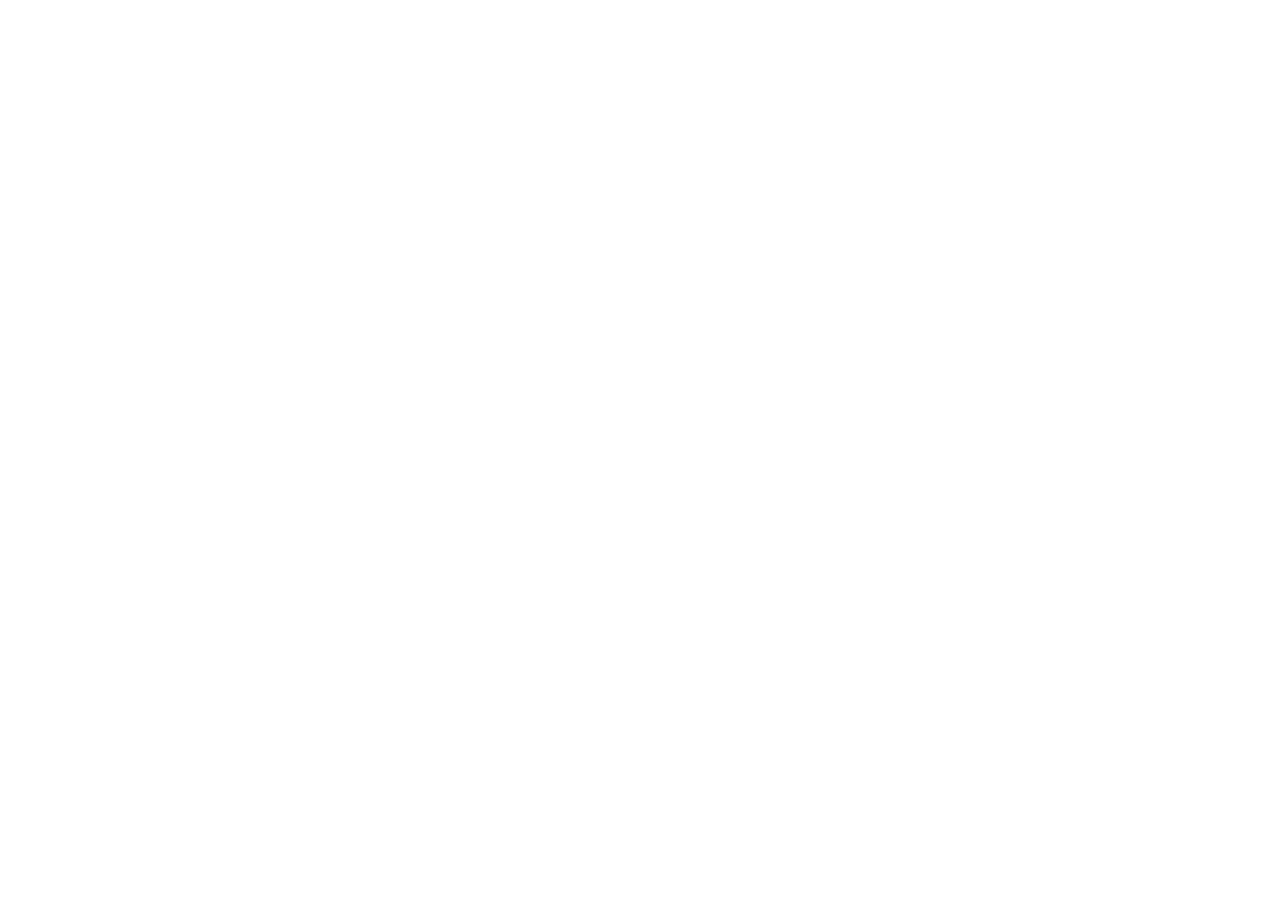
==== commit 1e48b612: "mise à jour" ====
--- a/index.html
+++ b/index.html
@@ -4,12 +4,23 @@
   <meta charset="UTF-8" />
   <meta name="viewport" content="width=device-width, initial-scale=1.0" />
   <meta name="description" content="Oracle of God - ONG agro-écologique en RDC. On travaille avec les paysans à Tshela et au Mai-Ndombe pour l’agriculture, l’élevage et la protection des forêts." />
-  <title>Oracle of God - Vision axée sur le développement</title>
+  <title>Oracle of God | ONG agro-écologique en RDC – Agriculture, élevage & forêts</title>
+  <meta property="og:type" content="website" />
+  <meta property="og:title" content="Oracle of God | ONG agro-écologique en RDC" />
+  <meta property="og:description" content="Organisation agro-pastorale engagée aux côtés des communautés rurales à Tshela et au Mai-Ndombe : agriculture durable, élevage, soins vétérinaires et protection des forêts." />
+  <meta property="og:image" content="https://nathanolongo51.github.io/oracle-of-god/assets/og-image.jpg" />
+  <meta property="og:url" content="https://nathanolongo51.github.io/oracle-of-god/" />
+  <meta property="og:locale" content="fr_FR" />
+  <meta name="twitter:card" content="summary_large_image" />
+  <meta name="twitter:title" content="Oracle of God | ONG agro-écologique en RDC" />
+  <meta name="twitter:description" content="Organisation agro-pastorale engagée aux côtés des communautés rurales à Tshela et au Mai-Ndombe." />
+  <meta name="twitter:image" content="https://nathanolongo51.github.io/oracle-of-god/assets/asset_1.jpg" />
   <link rel="icon" type="image/svg+xml" href="assets/favicon.svg" />
   <link rel="stylesheet" href="css/styles.css" />
   <link rel="preconnect" href="https://fonts.googleapis.com" />
   <link rel="preconnect" href="https://fonts.gstatic.com" crossorigin />
   <link href="https://fonts.googleapis.com/css2?family=Poppins:wght@400;500;600;700&display=swap" rel="stylesheet" />
+  <script>if(location.protocol!=='https:'&&!/^(localhost|127\.0\.0\.1)$/.test(location.hostname))location.replace('https:'+location.href.substring(location.protocol.length));</script>
 </head>
 <body>
   <div id="skeleton" class="skeleton-overlay">
@@ -30,7 +41,7 @@
         </div>
       </a>
       <nav class="nav" id="nav" aria-label="Navigation principale">
-        <a href="index.html" class="nav-link active">Accueil</a>
+        <a href="index.html" class="nav-link">Accueil</a>
         <a href="index.html#apropos" class="nav-link">Qui sommes-nous</a>
         <a href="index.html#actualites" class="nav-link">Actualités</a>
         <a href="contact.html" class="nav-link btn-nav">Nous écrire</a>
@@ -42,7 +53,7 @@
             Kinshasa – Gombe
           </p>
           <p class="nav-contact-phones">
-            <a href="tel:+243859175755">+243 853 073 430</a>
+            <a href="tel:+243853073430">+243 853 073 430</a>
           </p>
         </div>
       </nav>
@@ -66,7 +77,7 @@
             et protection des forêts.
           </p>
           <div class="hero-actions">
-            <a href="contact.html" class="btn btn-outline-dark">Prendre contact</a>
+            <a href="contact.html" class="btn btn-primary">Prendre contact</a>
           </div>
         </div>
         <div class="hero-split-visual">
@@ -366,7 +377,7 @@
           Kinshasa – Gombe
         </p>
         <p class="footer-phone">
-          <a href="tel:+243859175755">+243 853 073 430</a><br />
+          <a href="tel:+243853073430">+243 853 073 430</a><br />
         </p>
       </div>
     </div>
--- a/css/styles.css
+++ b/css/styles.css
@@ -1,3 +1,14 @@
+/* ===== Anti-spam honeypot ===== */
+.hp-field {
+  position: absolute;
+  left: -9999px;
+  width: 1px;
+  height: 1px;
+  overflow: hidden;
+  opacity: 0;
+  pointer-events: none;
+}
+
 /* ===== Variables ===== */
 :root {
   --blue: #35a5f8;
@@ -7,7 +18,7 @@
   --yellow-soft: #fff4d6;
   --ink: #1a1f2e;
   --ink-soft: #3d4558;
-  --muted: #6b7280;
+  --muted: #5a6270;
   --paper: #faf9f7;
   --white: #ffffff;
   --line: #e8e6e1;
@@ -30,7 +41,7 @@
 body {
   font-family: 'Poppins', system-ui, -apple-system, sans-serif;
   color: var(--ink);
-  background: var(--white);
+  background: var(--paper);
   line-height: 1.65;
   font-size: 1rem;
   overflow-x: hidden;
@@ -646,11 +657,6 @@
   transition: var(--ease);
 }
 
-.news-card:hover {
-  box-shadow: 0 14px 40px rgba(53, 165, 248, 0.12);
-  transform: translateY(-3px);
-}
-
 .news-card--single {
   grid-template-columns: 0.9fr 1.1fr;
 }
@@ -1160,15 +1166,16 @@
   opacity: 0; pointer-events: none;
   transition: all 0.3s;
   box-shadow: 0 4px 16px rgba(181, 12, 32, 0.3);
-
-}
+}
+
 .btn-top.visible {
   opacity: 1; pointer-events: auto;
 }
+
 .btn-top:hover {
   background: var(--yellow);
-  transform: translateY(-3px);
-}
+}
+
 .btn-top svg { width: 20px; height: 20px; }
 
 /* ==========================================================================
@@ -1223,15 +1230,13 @@
   .news-card,
   .news-card--single {
     grid-template-columns: 1fr;
-  }
-
-  .news-card-gallery img {
-    min-height: 200px;
+    height: auto;
   }
 
   .terrain-featured,
   .terrain-featured--reverse {
     grid-template-columns: 1fr;
+    height: auto;
   }
 
   .terrain-featured--reverse .terrain-featured-photos,
@@ -1239,54 +1244,79 @@
     order: unset;
   }
 
+  /* Corrections majeures pour les images sur mobile */
+  .news-card-gallery,
+  .terrain-featured-photos {
+    min-height: auto;
+    height: auto;
+  }
+
+  .news-card-gallery img,
   .terrain-featured-photos img {
-    min-height: 200px;
+    min-height: 180px;
+    max-height: 240px;
+    height: 100%;
+    object-fit: cover;
+  }
+
+  .terrain-featured-body,
+  .news-card-body {
+    padding: 24px 20px;
   }
 }
 
 /* Smartphones et Périphériques Mobiles (<= 720px) */
 @media (max-width: 720px) {
   .nav {
-    position: fixed;
-    top: 68px;
-    left: 0;
-    right: 0;
-    background: var(--paper);
-    flex-direction: column;
-    padding: 16px 20px 24px;
-    gap: 2px;
-    border-bottom: 1px solid var(--line);
-    transform: translateY(-110%);
-    opacity: 0;
-    visibility: hidden;
-    transition: var(--ease);
-  }
+  position: fixed;
+  top: 0;
+  right: 0;
+  bottom: 0;
+  left: auto;
+  width: min(300px, 85vw);
+  height: 100%;
+  height: 100dvh;
+  min-height: 100vh;
+  min-height: 100dvh;
+  background: var(--paper);
+  flex-direction: column;
+  align-items: stretch;
+  justify-content: flex-start;
+  padding: 80px 20px 32px;
+  gap: 4px;
+  border-left: 1px solid var(--line);
+  box-shadow: -8px 0 32px rgba(15, 23, 42, 0.12);
+  transform: translateX(105%);
+  opacity: 1;
+  visibility: visible;
+  transition: transform var(--ease);
+  z-index: 90;
+  overflow-y: auto;
+  -webkit-overflow-scrolling: touch;
+}
 
   .nav.open {
-    transform: translateY(0);
-    opacity: 1;
-    visibility: visible;
-    max-height: calc(100vh - 68px);
-    overflow-y: auto;
+    transform: translateX(0);
   }
 
   .nav-link {
     width: 100%;
+    text-align: left;
+    padding: 12px 14px;
+  }
+
+  .btn-nav {
+    margin: 12px 0 0;
     text-align: center;
-    padding: 12px;
-  }
-
-  .btn-nav {
-    margin: 8px 0 0;
   }
 
   .nav-contact-mobile {
-    display: block;
-    margin-top: 20px;
-    padding-top: 18px;
-    border-top: 1px solid var(--line);
-    text-align: center;
-  }
+  display: block;
+  margin-top: auto; /* pousse le bloc vers le bas */
+  padding-top: 18px;
+  border-top: 1px solid var(--line);
+  text-align: left;
+}
 
   .nav-contact-label {
     font-size: 0.75rem;
@@ -1295,7 +1325,7 @@
     letter-spacing: 0.06em;
     color: var(--blue);
     margin-bottom: 10px;
-    text-align: center;
+    text-align: left;
   }
 
   .nav-contact-address {
@@ -1303,14 +1333,14 @@
     color: var(--ink-soft);
     line-height: 1.55;
     margin-bottom: 12px;
-    text-align: center;
+    text-align: left;
   }
 
   .nav-contact-phones {
     display: flex;
     flex-direction: column;
     gap: 6px;
-    align-items: center;
+    align-items: flex-start;
   }
 
   .nav-contact-phones a {
@@ -1329,6 +1359,7 @@
 
   .menu-toggle {
     display: flex;
+    z-index: 100;
   }
 
   .menu-toggle.active span:nth-child(1) {
@@ -1384,6 +1415,13 @@
   .news-card-gallery,
   .terrain-featured-photos {
     grid-template-columns: 1fr;
+    height: auto;
+  }
+
+  .news-card-gallery img,
+  .terrain-featured-photos img {
+    min-height: 160px;
+    height: 180px;
   }
 
   .hero-photo-stack {
